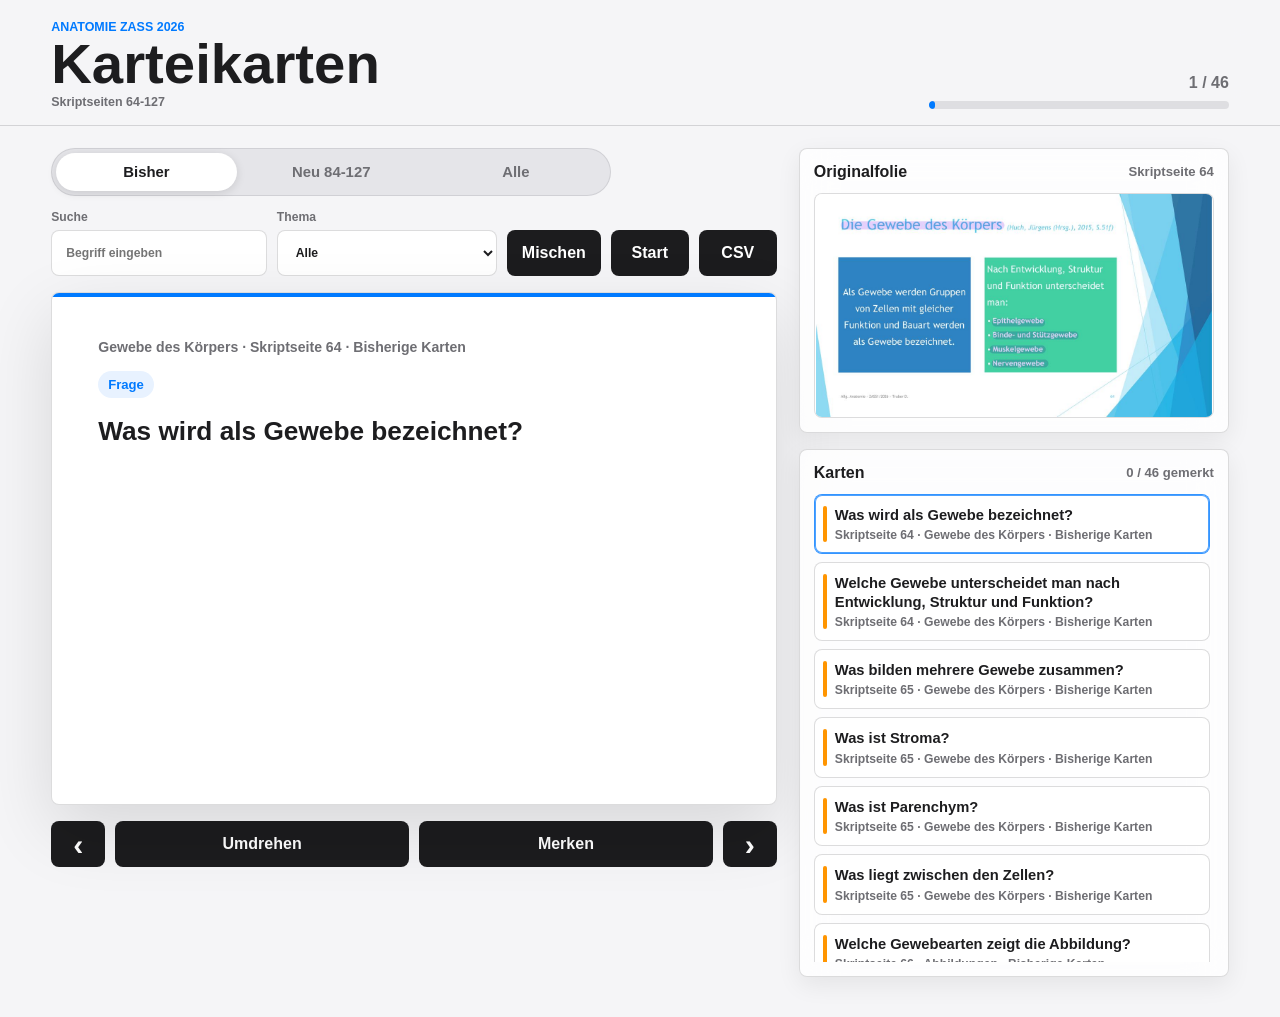
==== index.html @ 06ae2938 "Add flashcards for script pages 84-127" ====
<!doctype html>
<html lang="de">
  <head>
    <meta charset="utf-8">
    <meta name="viewport" content="width=device-width, initial-scale=1">
    <title>Karteikarten Anatomie ZASS 2026</title>
    <style>
:root {
  color-scheme: light;
  --bg: #f5f5f7;
  --surface: rgba(255, 255, 255, 0.82);
  --surface-solid: #ffffff;
  --surface-soft: #f8f8fb;
  --ink: #1d1d1f;
  --muted: #6e6e73;
  --line: rgba(60, 60, 67, 0.18);
  --line-strong: rgba(60, 60, 67, 0.28);
  --blue: #007aff;
  --blue-soft: #e8f2ff;
  --green: #34c759;
  --orange: #ff9500;
  --red: #ff3b30;
  --shadow-sm: 0 8px 24px rgba(0, 0, 0, 0.07);
  --shadow-lg: 0 24px 70px rgba(0, 0, 0, 0.12);
}

* {
  box-sizing: border-box;
}

html,
body {
  min-height: 100%;
}

body {
  margin: 0;
  background: var(--bg);
  color: var(--ink);
  font-family: ui-sans-serif, -apple-system, BlinkMacSystemFont, "SF Pro Display", "SF Pro Text", "Segoe UI", sans-serif;
  -webkit-font-smoothing: antialiased;
}

button,
input,
select {
  font: inherit;
}

button {
  cursor: pointer;
}

.app-header {
  position: sticky;
  top: 0;
  z-index: 10;
  display: flex;
  align-items: end;
  justify-content: space-between;
  gap: 24px;
  padding: calc(20px + env(safe-area-inset-top)) clamp(16px, 4vw, 56px) 16px;
  border-bottom: 1px solid var(--line);
  background: rgba(245, 245, 247, 0.84);
  backdrop-filter: blur(22px) saturate(1.4);
}

.title-block {
  display: grid;
  gap: 4px;
}

.eyebrow,
.deck-range {
  margin: 0;
  font-size: 0.78rem;
  font-weight: 760;
  letter-spacing: 0;
}

.eyebrow {
  color: var(--blue);
}

.deck-range {
  color: var(--muted);
}

h1,
h2 {
  margin: 0;
  letter-spacing: 0;
}

h1 {
  font-size: clamp(2.2rem, 4.4vw, 4.6rem);
  line-height: 0.94;
  font-weight: 820;
}

h2 {
  font-size: 1rem;
  font-weight: 760;
}

.progress-wrap {
  display: grid;
  gap: 9px;
  min-width: min(300px, 42vw);
  color: var(--muted);
  font-weight: 760;
  text-align: right;
}

.progress-track {
  width: 100%;
  height: 8px;
  overflow: hidden;
  background: rgba(120, 120, 128, 0.18);
  border-radius: 999px;
}

.progress-track span {
  display: block;
  width: 0%;
  height: 100%;
  background: var(--blue);
  border-radius: inherit;
  transition: width 220ms ease;
}

.layout {
  display: grid;
  grid-template-columns: minmax(0, 1fr) minmax(330px, 430px);
  gap: 22px;
  padding: 22px clamp(16px, 4vw, 56px) calc(40px + env(safe-area-inset-bottom));
}

.study-area,
.side-panel {
  min-width: 0;
}

.deck-switcher {
  display: grid;
  grid-template-columns: repeat(3, minmax(0, 1fr));
  gap: 4px;
  width: min(560px, 100%);
  margin-bottom: 14px;
  padding: 4px;
  border: 1px solid rgba(60, 60, 67, 0.12);
  border-radius: 999px;
  background: rgba(118, 118, 128, 0.12);
}

.deck-tab {
  min-height: 38px;
  padding: 0 14px;
  border: 0;
  border-radius: 999px;
  background: transparent;
  color: var(--muted);
  font-size: 0.93rem;
  font-weight: 760;
  transition: background 180ms ease, color 180ms ease, box-shadow 180ms ease;
}

.deck-tab.is-active {
  background: var(--surface-solid);
  color: var(--ink);
  box-shadow: 0 2px 10px rgba(0, 0, 0, 0.12);
}

.toolbar {
  display: grid;
  grid-template-columns: minmax(170px, 1fr) minmax(150px, 220px) repeat(3, auto);
  gap: 10px;
  align-items: end;
  margin-bottom: 16px;
}

.search,
.select {
  display: grid;
  gap: 6px;
  color: var(--muted);
  font-size: 0.76rem;
  font-weight: 760;
}

.search input,
.select select {
  width: 100%;
  min-height: 46px;
  padding: 0 14px;
  border: 1px solid var(--line);
  border-radius: 8px;
  background: var(--surface-solid);
  color: var(--ink);
  outline: none;
  transition: border-color 160ms ease, box-shadow 160ms ease;
}

.search input:focus,
.select select:focus {
  border-color: rgba(0, 122, 255, 0.6);
  box-shadow: 0 0 0 4px rgba(0, 122, 255, 0.14);
}

.toolbar button,
.controls button {
  min-height: 46px;
  border: 1px solid transparent;
  border-radius: 8px;
  background: #1c1c1e;
  color: #fff;
  font-weight: 760;
  transition: transform 160ms ease, background 160ms ease, box-shadow 160ms ease;
}

.toolbar button {
  min-width: 78px;
  padding: 0 14px;
}

.toolbar button:hover,
.controls button:hover {
  background: #2c2c2e;
  transform: translateY(-1px);
  box-shadow: var(--shadow-sm);
}

.flashcard {
  position: relative;
  display: grid;
  align-content: start;
  gap: 16px;
  width: 100%;
  min-height: clamp(390px, 57vh, 680px);
  padding: clamp(22px, 4vw, 46px);
  overflow: hidden;
  border: 1px solid var(--line);
  border-radius: 8px;
  background: var(--surface-solid);
  color: var(--ink);
  text-align: left;
  box-shadow: var(--shadow-lg);
  transform: translateZ(0);
  transition: transform 190ms ease, border-color 190ms ease, box-shadow 190ms ease;
}

.flashcard::before {
  content: "";
  position: absolute;
  inset: 0 0 auto;
  height: 4px;
  background: var(--blue);
}

.flashcard:hover {
  transform: translateY(-2px);
  border-color: var(--line-strong);
}

.flashcard:focus-visible,
.controls button:focus-visible,
.toolbar button:focus-visible,
.deck-tab:focus-visible,
.list-item:focus-visible {
  outline: 3px solid rgba(0, 122, 255, 0.28);
  outline-offset: 3px;
}

.card-meta {
  color: var(--muted);
  font-size: 0.88rem;
  font-weight: 760;
}

.card-label {
  justify-self: start;
  padding: 6px 10px;
  border-radius: 999px;
  background: var(--blue-soft);
  color: var(--blue);
  font-size: 0.82rem;
  font-weight: 820;
}

.flashcard.is-answer .card-label {
  background: #fff3e0;
  color: #a75a00;
}

.card-content {
  display: grid;
  gap: 14px;
  max-width: 980px;
  font-size: clamp(1.18rem, 2.05vw, 1.92rem);
  line-height: 1.35;
  font-weight: 760;
  overflow-wrap: anywhere;
}

.answer-lines {
  display: grid;
  gap: 10px;
}

.answer-line {
  display: block;
  width: fit-content;
  max-width: 100%;
  padding: 10px 13px;
  border: 1px solid rgba(60, 60, 67, 0.14);
  border-left: 4px solid var(--blue);
  border-radius: 8px;
  background: var(--surface-soft);
}

.answer-image {
  width: 100%;
  max-height: 440px;
  object-fit: contain;
  border: 1px solid var(--line);
  border-radius: 8px;
  background: #fff;
}

.glossary-box {
  display: grid;
  gap: 8px;
  margin-top: 10px;
  padding: 14px;
  border: 1px solid rgba(0, 122, 255, 0.18);
  border-radius: 8px;
  background: #f6faff;
}

.glossary-title {
  color: var(--blue);
  font-size: 0.86rem;
  font-weight: 820;
}

.glossary-entry {
  display: grid;
  gap: 2px;
  font-size: clamp(0.98rem, 1.35vw, 1.14rem);
  line-height: 1.36;
  font-weight: 560;
}

.glossary-entry strong {
  color: var(--ink);
  font-weight: 820;
}

.glossary-entry span {
  color: #3a3a3c;
}

.controls {
  display: grid;
  grid-template-columns: 54px minmax(120px, 1fr) minmax(120px, 1fr) 54px;
  gap: 10px;
  margin-top: 16px;
}

.controls button {
  padding: 0 14px;
}

.controls button:first-child,
.controls button:last-child {
  font-size: 1.9rem;
  line-height: 1;
}

.controls .is-known {
  background: var(--green);
}

.list-item.is-known::before {
  background: var(--green);
}

.side-panel {
  display: grid;
  gap: 16px;
  align-content: start;
}

.source-panel,
.list-panel {
  border: 1px solid var(--line);
  border-radius: 8px;
  background: var(--surface);
  box-shadow: var(--shadow-sm);
  backdrop-filter: blur(20px) saturate(1.3);
}

.source-panel {
  padding: 14px;
}

.panel-title {
  display: flex;
  align-items: center;
  justify-content: space-between;
  gap: 12px;
  margin-bottom: 12px;
  color: var(--muted);
}

.panel-title h2 {
  color: var(--ink);
}

.panel-title span {
  font-size: 0.82rem;
  font-weight: 760;
}

#slideImage {
  display: block;
  width: 100%;
  aspect-ratio: 16 / 9;
  object-fit: contain;
  border: 1px solid var(--line);
  border-radius: 8px;
  background: #fff;
  transition: opacity 160ms ease;
}

#slideImage.is-loading {
  opacity: 0.24;
}

.list-panel {
  min-height: 0;
  padding: 14px;
}

.card-list {
  display: grid;
  gap: 8px;
  max-height: min(52vh, 560px);
  overflow: auto;
  padding-right: 4px;
}

.list-item {
  position: relative;
  display: grid;
  gap: 4px;
  width: 100%;
  padding: 11px 12px 11px 20px;
  border: 1px solid var(--line);
  border-radius: 8px;
  background: rgba(255, 255, 255, 0.76);
  color: var(--ink);
  text-align: left;
  transition: border-color 160ms ease, background 160ms ease, transform 160ms ease;
}

.list-item::before {
  content: "";
  position: absolute;
  inset: 11px auto 11px 8px;
  width: 4px;
  border-radius: 999px;
  background: var(--orange);
}

.list-item:hover {
  transform: translateX(2px);
  border-color: var(--line-strong);
  background: #ffffff;
}

.list-item.is-active {
  border-color: rgba(0, 122, 255, 0.8);
  box-shadow: inset 0 0 0 1px rgba(0, 122, 255, 0.7);
}

.list-item-title {
  font-size: 0.92rem;
  font-weight: 760;
  line-height: 1.25;
}

.list-item-meta {
  color: var(--muted);
  font-size: 0.76rem;
  font-weight: 700;
}

.empty-state {
  padding: 28px;
  border: 1px dashed var(--line);
  border-radius: 8px;
  background: var(--surface-soft);
  color: var(--muted);
  font-weight: 760;
  text-align: center;
}

@media (min-width: 981px) and (max-width: 1180px) {
  .layout {
    grid-template-columns: minmax(0, 1fr) minmax(300px, 360px);
    gap: 18px;
  }

  .toolbar {
    grid-template-columns: minmax(150px, 1fr) minmax(140px, 190px) repeat(3, auto);
  }
}

@media (max-width: 980px) {
  .app-header {
    align-items: start;
    flex-direction: column;
  }

  .progress-wrap {
    width: 100%;
    text-align: left;
  }

  .layout {
    grid-template-columns: 1fr;
  }

  .toolbar {
    grid-template-columns: 1fr 1fr;
  }
}

@media (max-width: 620px) {
  .app-header {
    position: static;
    padding-top: calc(18px + env(safe-area-inset-top));
  }

  h1 {
    font-size: clamp(2.05rem, 12vw, 3.35rem);
  }

  .deck-switcher {
    width: 100%;
  }

  .deck-tab {
    min-height: 42px;
    padding: 0 8px;
    font-size: 0.86rem;
  }

  .toolbar {
    grid-template-columns: 1fr;
  }

  .toolbar button {
    width: 100%;
  }

  .flashcard {
    min-height: 410px;
  }

  .card-content {
    font-size: clamp(1.08rem, 5vw, 1.42rem);
  }

  .answer-line {
    width: 100%;
  }

  .controls {
    grid-template-columns: 50px 1fr 50px;
  }

  .controls button:first-child {
    grid-column: 1;
    grid-row: 1;
  }

  .controls button:nth-child(2) {
    grid-column: 2;
    grid-row: 1;
  }

  .controls button:nth-child(3) {
    grid-column: 1 / -1;
    grid-row: 2;
  }

  .controls button:last-child {
    grid-column: 3;
    grid-row: 1;
  }
}

</style>
  </head>
  <body>
    <header class="app-header">
      <div class="title-block">
        <p class="eyebrow">ANATOMIE ZASS 2026</p>
        <h1>Karteikarten</h1>
        <p class="deck-range">Skriptseiten 64-127</p>
      </div>
      <div class="progress-wrap" aria-label="Fortschritt">
        <span id="counter">0 / 0</span>
        <div class="progress-track">
          <span id="progressBar"></span>
        </div>
      </div>
    </header>

    <main class="layout">
      <section class="study-area" aria-label="Karteikarte">
        <div class="deck-switcher" aria-label="Lernpaket auswählen">
          <button class="deck-tab is-active" type="button" data-deck="old">Bisher</button>
          <button class="deck-tab" type="button" data-deck="new">Neu 84-127</button>
          <button class="deck-tab" type="button" data-deck="all">Alle</button>
        </div>

        <div class="toolbar">
          <label class="search">
            <span>Suche</span>
            <input id="searchInput" type="search" placeholder="Begriff eingeben">
          </label>
          <label class="select">
            <span>Thema</span>
            <select id="topicSelect"></select>
          </label>
          <button id="shuffleButton" type="button" title="Karten mischen">Mischen</button>
          <button id="resetButton" type="button" title="Zur ersten Karte">Start</button>
          <button id="exportButton" type="button" title="CSV exportieren">CSV</button>
        </div>

        <button id="flashcard" class="flashcard" type="button" aria-live="polite" title="Zum Umdrehen tippen">
          <span id="cardMeta" class="card-meta"></span>
          <span id="cardLabel" class="card-label">Frage</span>
          <span id="cardContent" class="card-content"></span>
        </button>

        <div class="controls">
          <button id="prevButton" type="button" title="Vorherige Karte">‹</button>
          <button id="flipButton" type="button">Umdrehen</button>
          <button id="knownButton" type="button">Gemerkt</button>
          <button id="nextButton" type="button" title="Nächste Karte">›</button>
        </div>
      </section>

      <aside class="side-panel" aria-label="Karten und Originalfolie">
        <section class="source-panel">
          <div class="panel-title">
            <h2>Originalfolie</h2>
            <span id="sourceMeta"></span>
          </div>
          <img id="slideImage" alt="Originalfolie aus dem PDF">
        </section>

        <section class="list-panel">
          <div class="panel-title">
            <h2>Karten</h2>
            <span id="learnedCount"></span>
          </div>
          <div id="cardList" class="card-list"></div>
        </section>
      </aside>
    </main>

    <script>
const cards = [
  {
    id: "s64-gewebe-definition",
    scriptPage: 64,
    topic: "Gewebe des Körpers",
    question: "Was wird als Gewebe bezeichnet?",
    answer: [
      "Gruppen von Zellen mit gleicher Funktion und Bauart"
    ],
    slideImage: "[data-uri]"
  },
  {
    id: "s64-gewebearten",
    scriptPage: 64,
    topic: "Gewebe des Körpers",
    question: "Welche Gewebe unterscheidet man nach Entwicklung, Struktur und Funktion?",
    answer: [
      "Epithelgewebe",
      "Binde- und Stützgewebe",
      "Muskelgewebe",
      "Nervengewebe"
    ],
    slideImage: "[data-uri]"
  },
  {
    id: "s65-gewebe-organ",
    scriptPage: 65,
    topic: "Gewebe des Körpers",
    question: "Was bilden mehrere Gewebe zusammen?",
    answer: [
      "Mehrere Gewebe zusammen bilden ein Organ."
    ],
    slideImage: "[data-uri]"
  },
  {
    id: "s65-stroma",
    scriptPage: 65,
    topic: "Gewebe des Körpers",
    question: "Was ist Stroma?",
    answer: [
      "Bindegewebsstrukturen (Stroma)",
      "Gerüst des Organs",
      "Nerven und Gefäße"
    ],
    slideImage: "[data-uri]"
  },
  {
    id: "s65-parenchym",
    scriptPage: 65,
    topic: "Gewebe des Körpers",
    question: "Was ist Parenchym?",
    answer: [
      "Gewebe, welches für die eigentliche Organfunktion zuständig ist",
      "Parenchym"
    ],
    slideImage: "[data-uri]"
  },
  {
    id: "s65-interzellularraeume",
    scriptPage: 65,
    topic: "Gewebe des Körpers",
    question: "Was liegt zwischen den Zellen?",
    answer: [
      "Interzellularräume [Interstitium(= Zwischenzellräume)]",
      "Interzellularsubstanz"
    ],
    slideImage: "[data-uri]"
  },
  {
    id: "s66-abb-gewebearten",
    scriptPage: 66,
    topic: "Abbildungen",
    question: "Welche Gewebearten zeigt die Abbildung?",
    answer: [
      "Binde- und Stützgewebe",
      "Muskelgewebe",
      "Epithelgewebe",
      "Nervengewebe"
    ],
    imageAnswer: true,
    slideImage: "[data-uri]"
  },
  {
    id: "s66-binde-stuetz-beispiele",
    scriptPage: 66,
    topic: "Gewebe des Körpers",
    question: "Welche Beispiele stehen bei Binde- und Stützgewebe?",
    answer: [
      "lockeres kollagenes Bindegewebe",
      "Fettgewebe",
      "Knochengewebe"
    ],
    slideImage: "[data-uri]"
  },
  {
    id: "s66-muskelgewebe-beispiele",
    scriptPage: 66,
    topic: "Gewebe des Körpers",
    question: "Welche Beispiele stehen bei Muskelgewebe?",
    answer: [
      "glatte Muskelfasern",
      "quergestreifte Skelettmuskelfasern",
      "quergestreifte Herzmuskelfasern"
    ],
    slideImage: "[data-uri]"
  },
  {
    id: "s68-epithel-aufgaben",
    scriptPage: 68,
    topic: "Epithelgewebe",
    question: "Welche Aufgaben erfüllt Epithelgewebe?",
    answer: [
      "bedeckt es Oberflächen",
      "schützt so unseren Körper vor Umwelteinflüssen",
      "Sekrete (Drüsenepithel)",
      "Transportfunktion",
      "Sinnesreize aufnehmen (Sinnesepithel)"
    ],
    slideImage: "[data-uri]"
  },
  {
    id: "s69-beispiele-epithel",
    scriptPage: 69,
    topic: "Epithelgewebe",
    question: "Welche Beispiele werden für die Epithelarten genannt?",
    answer: [
      "Oberflächenepithel: Haut, GI-Trakt, Gallen- u. Harnblase",
      "Drüsenepithel: Schweiß-, Tränendrüsen",
      "Sinnesepithel: Netzhaut im Auge"
    ],
    slideImage: "[data-uri]"
  },
  {
    id: "s70-oberflaechenepithel",
    scriptPage: 70,
    topic: "Epithelgewebe",
    question: "Was macht Oberflächenepithel?",
    answer: [
      "Bedeckt die innere und äußere Oberfläche des Körpers."
    ],
    slideImage: "[data-uri]"
  },
  {
    id: "s70-differenzierung",
    scriptPage: 70,
    topic: "Epithelgewebe",
    question: "Wonach werden Oberflächenepithelien differenziert?",
    answer: [
      "Form ihrer Zellen",
      "Anordnung der Zellen im Zellverband"
    ],
    slideImage: "[data-uri]"
  },
  {
    id: "s71-abb-epithelformen",
    scriptPage: 71,
    topic: "Abbildungen",
    question: "Was sieht man auf dieser Abbildung?",
    answer: [
      "Abb.: Verschiedene Formen des Epithelgewebe"
    ],
    imageAnswer: true,
    slideImage: "[data-uri]"
  },
  {
    id: "s72-druesen-definition",
    scriptPage: 72,
    topic: "Drüsengewebe",
    question: "Was sind Drüsen?",
    answer: [
      "einzelne spezialisierte Epithelzellen",
      "Ansammlung derer die Sekrete absondern"
    ],
    slideImage: "[data-uri]"
  },
  {
    id: "s72-druesen-arten",
    scriptPage: 72,
    topic: "Drüsengewebe",
    question: "Welche zwei Arten unterscheidet man bei Drüsen?",
    answer: [
      "Exokrine Drüsen",
      "Endokrine Drüsen"
    ],
    slideImage: "[data-uri]"
  },
  {
    id: "s72-exokrine-druesen",
    scriptPage: 72,
    topic: "Drüsengewebe",
    question: "Was steht zu exokrinen Drüsen?",
    answer: [
      "Flüssigkeit über ihre Drüsenendstücke",
      "Ausführungsgang an die Oberfläche der Haut/Schleimhaut",
      "serös (dünnflüssig - wässrig)",
      "mukös (schleimig)"
    ],
    slideImage: "[data-uri]"
  },
  {
    id: "s72-notiz-leber",
    scriptPage: 72,
    topic: "Drüsengewebe",
    question: "Welche handschriftliche Notiz steht bei Drüsengewebe?",
    answer: [
      "Größte Drüse Leber"
    ],
    slideImage: "[data-uri]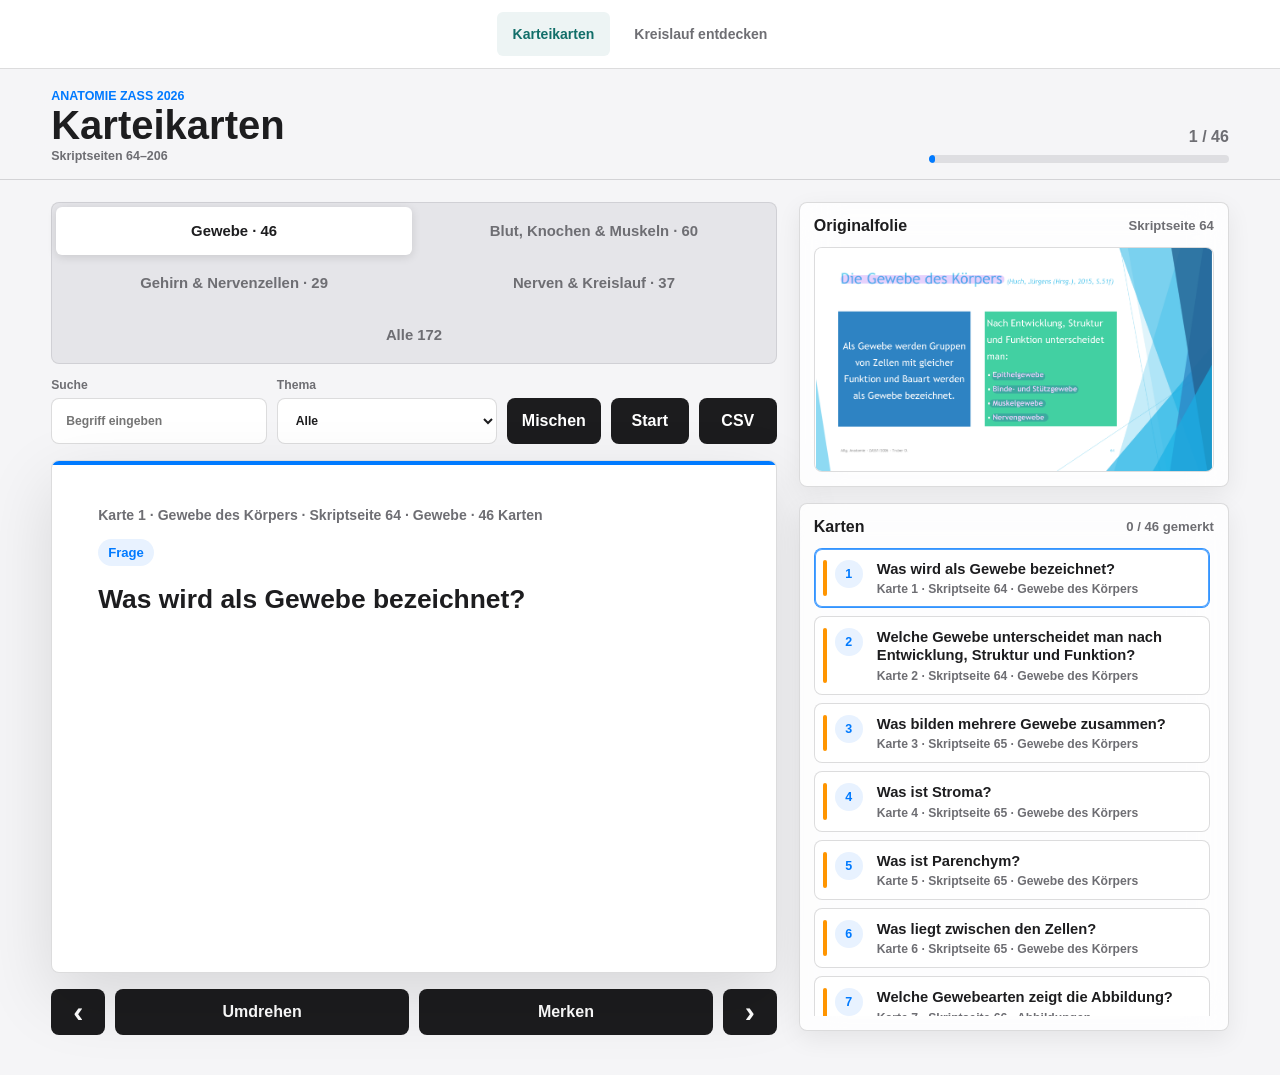
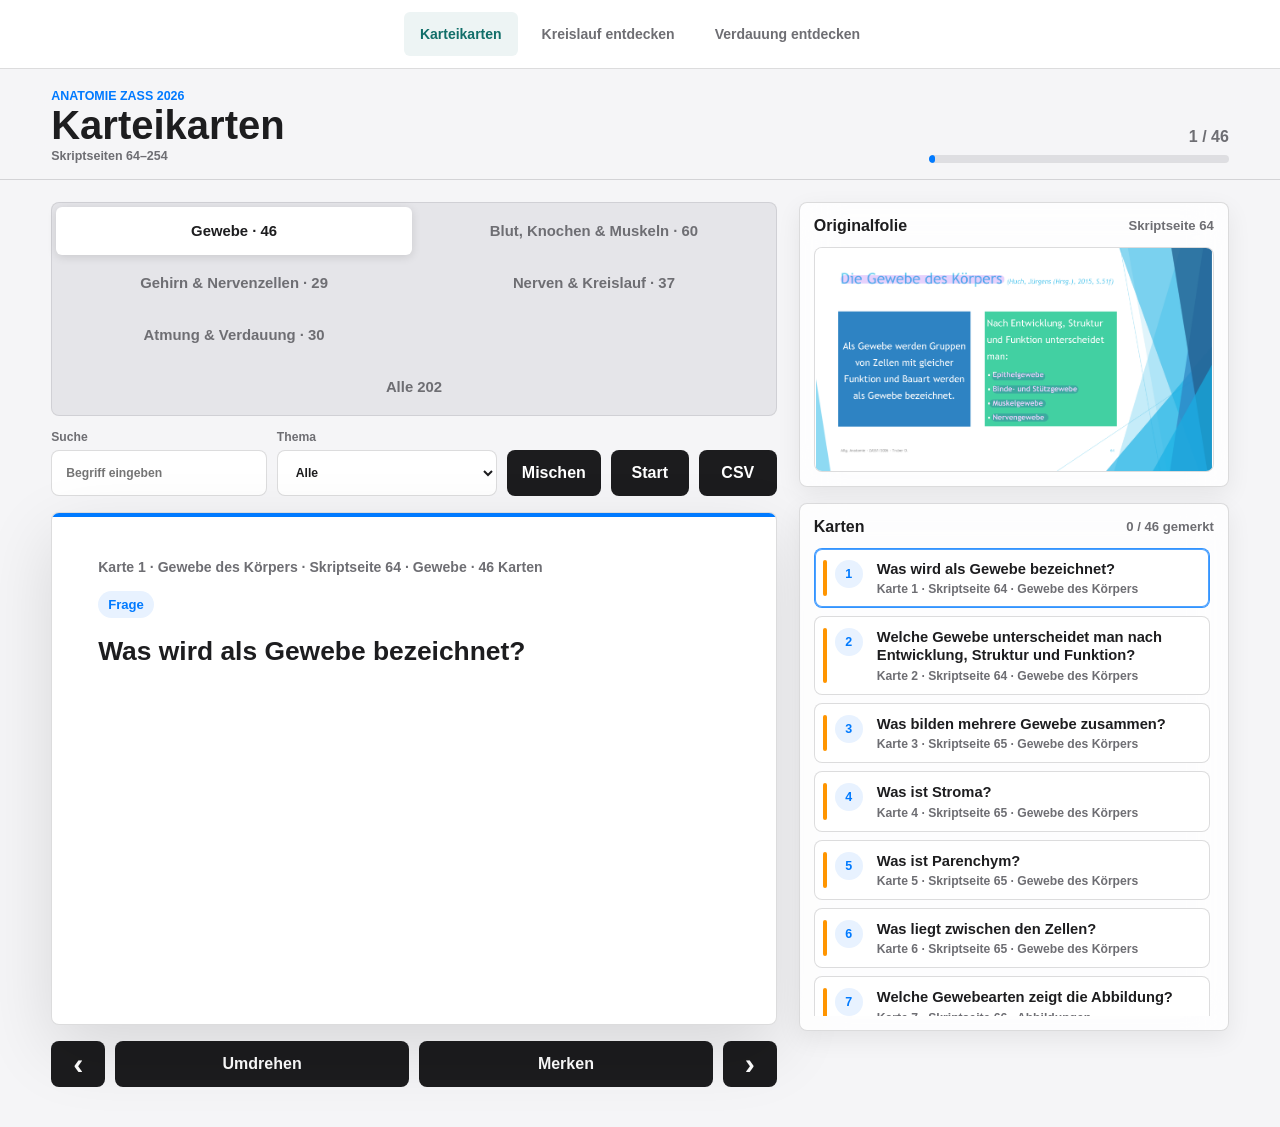
